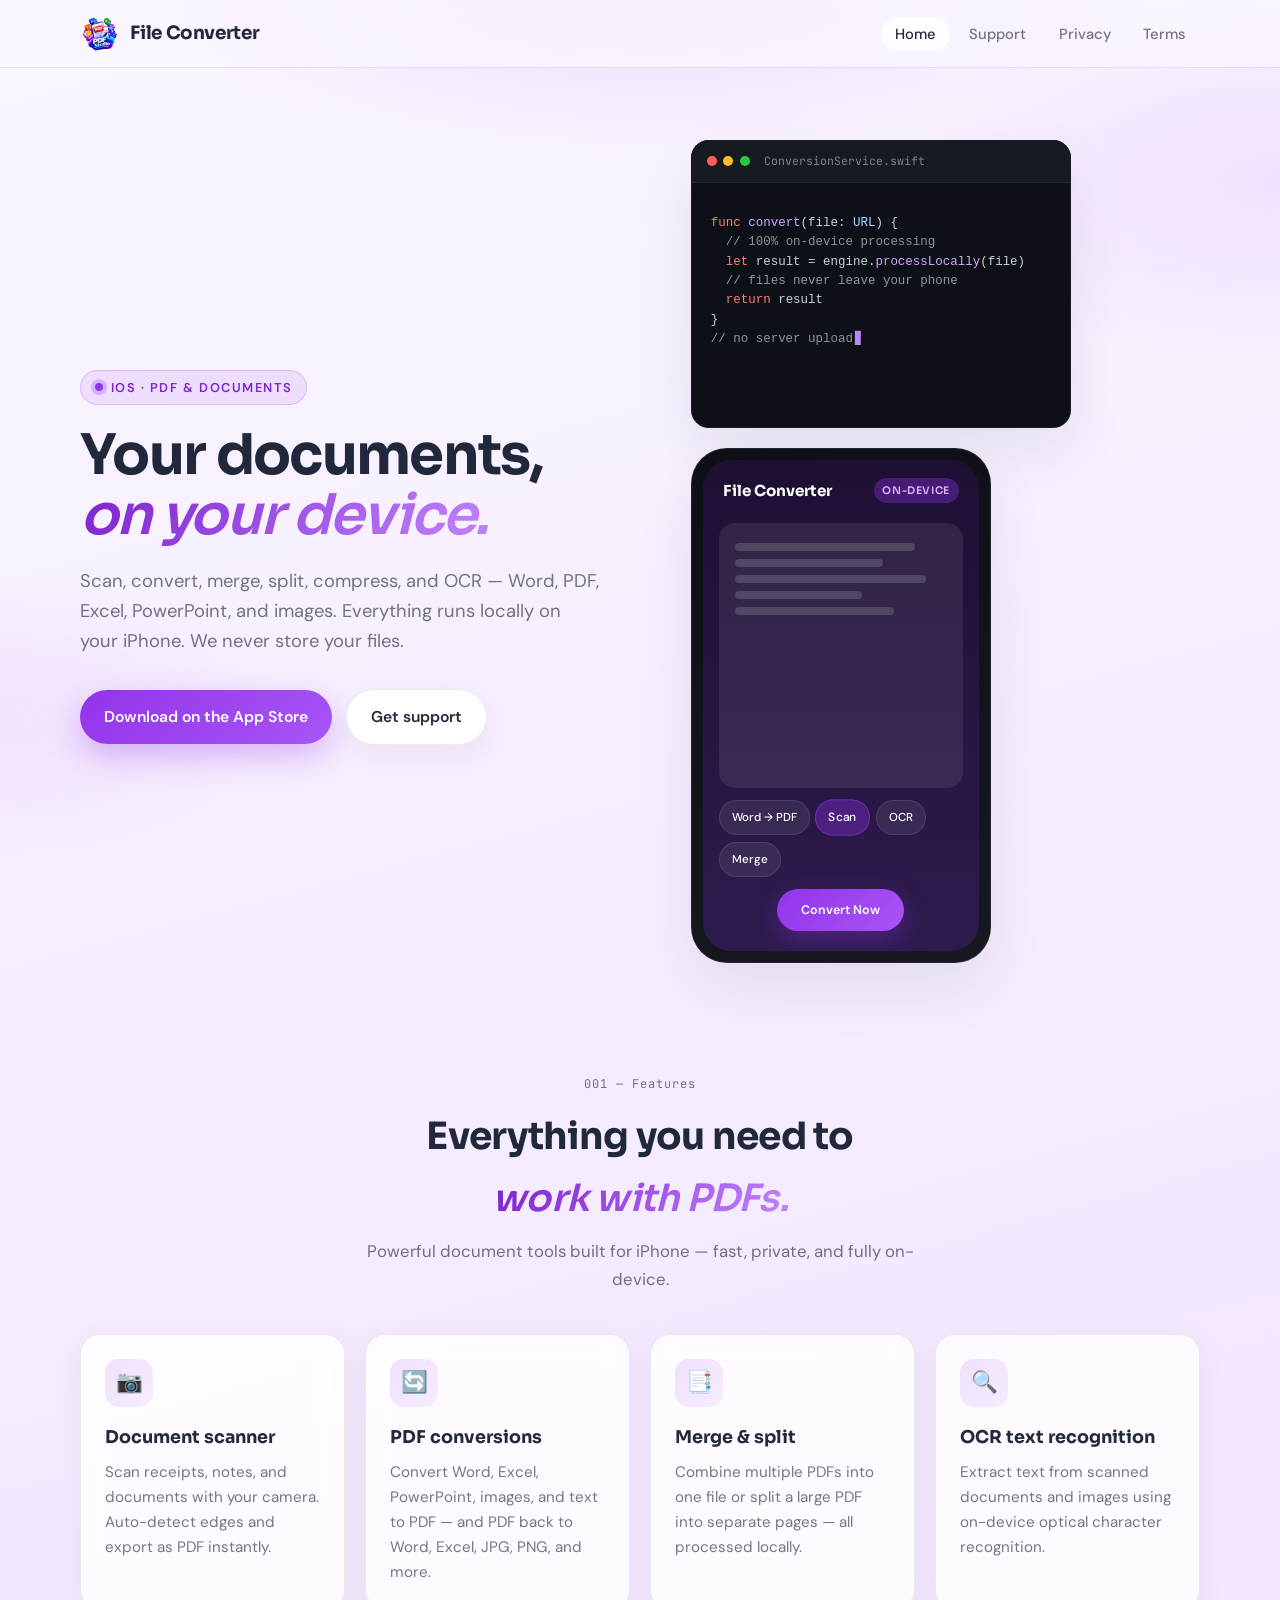
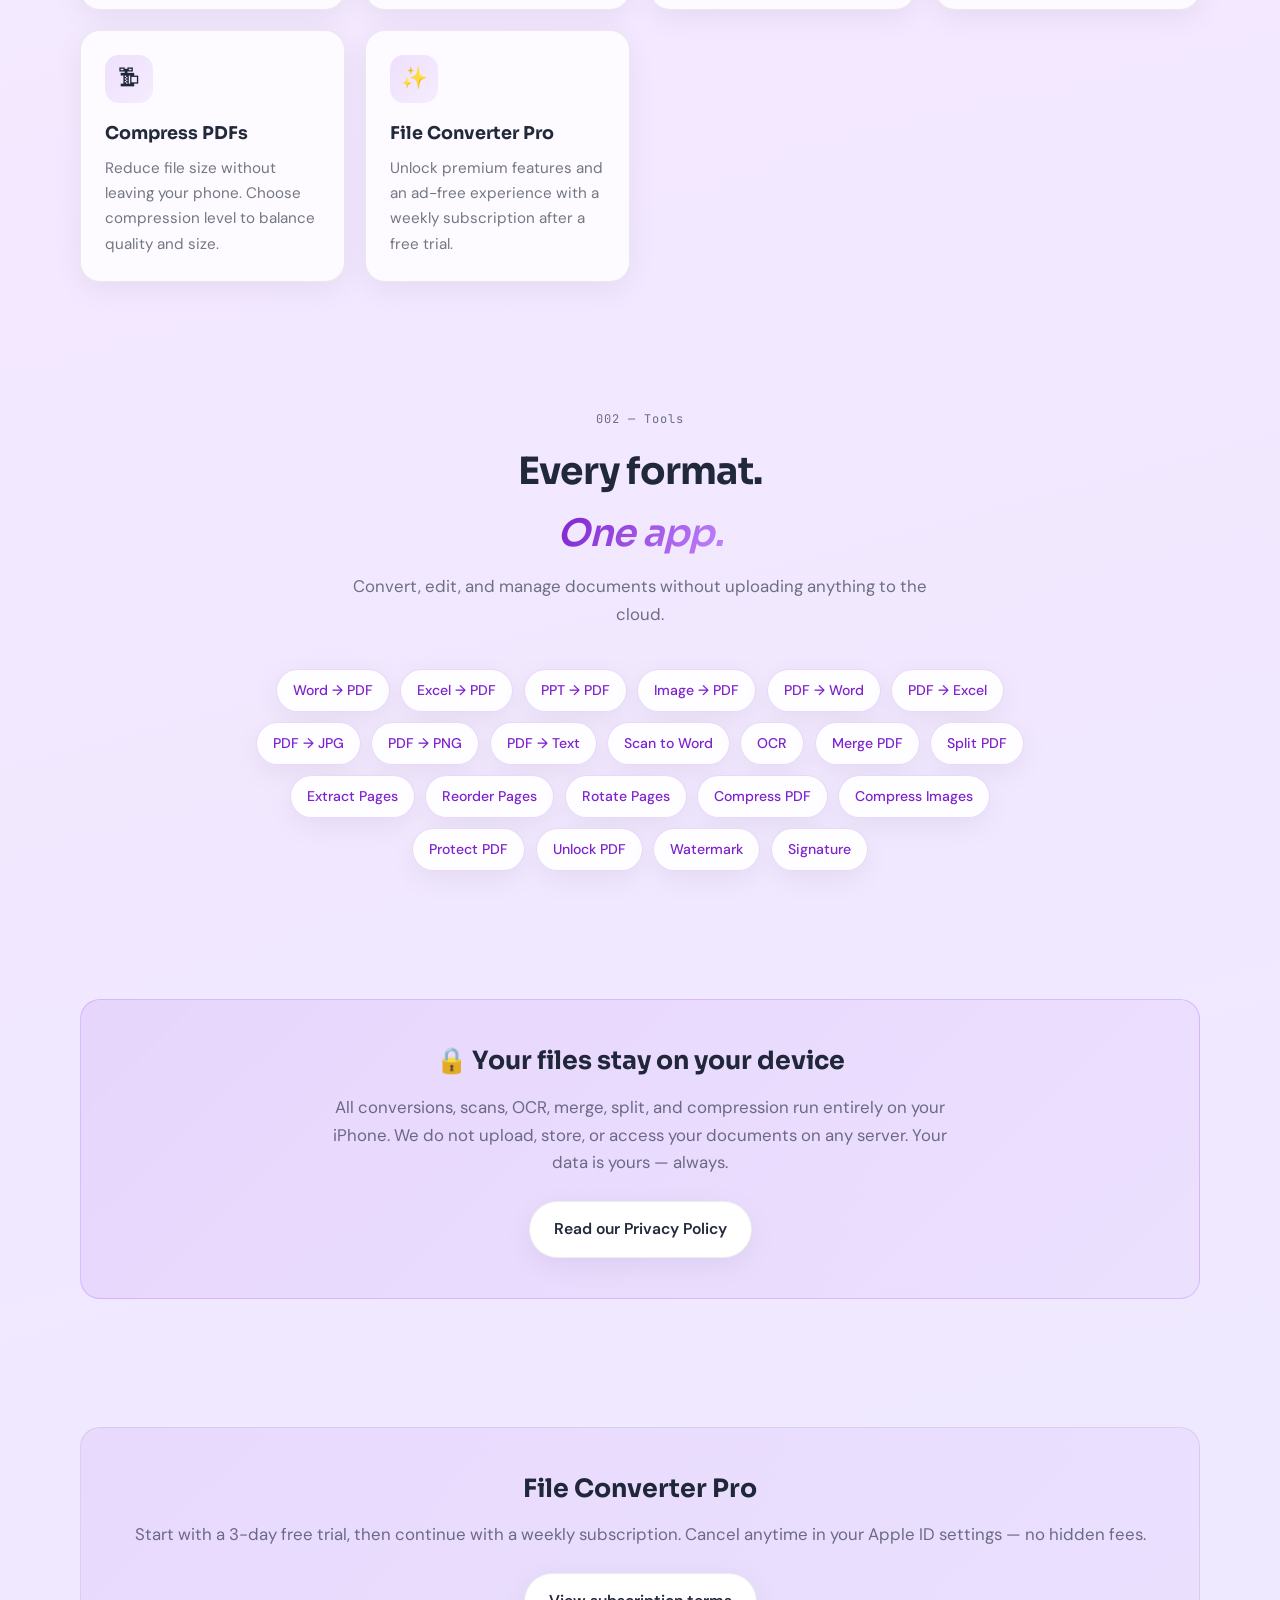
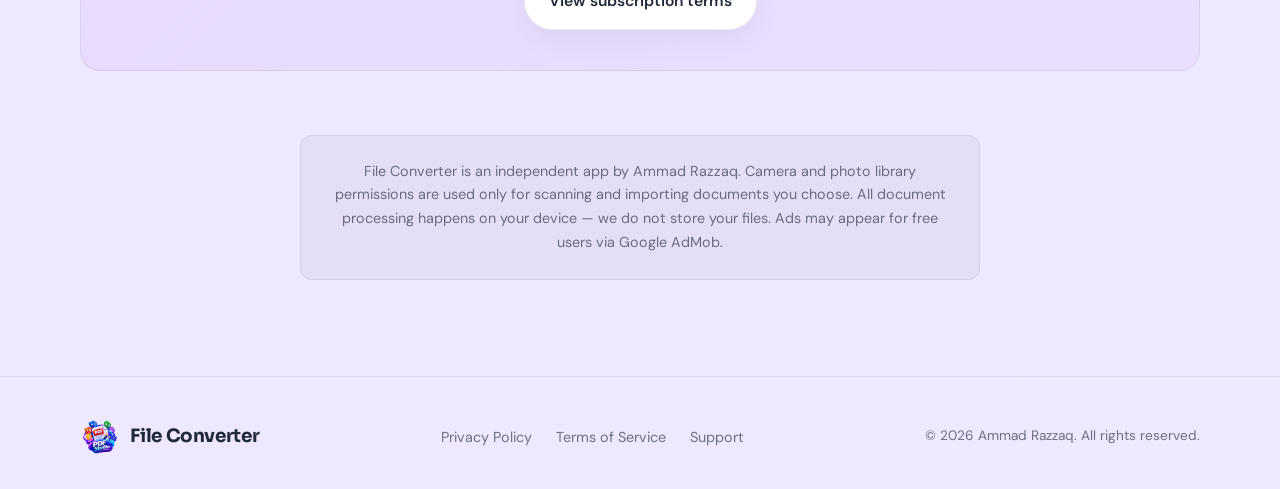
==== index.html @ bd8da3c0 "Add File Converter website Co-Authored-By: Claude Opus 5.5 <noreply@anthropic.com> Claude-Session: h" ====
<!DOCTYPE html>
<html lang="en">
<head>
  <meta charset="utf-8" />
  <meta name="viewport" content="width=device-width, initial-scale=1" />
  <meta name="description" content="File Converter — scan, convert, merge, split, and compress PDFs entirely on your iPhone. Word, Excel, PowerPoint, images, and OCR — all on-device." />
  <meta name="theme-color" content="#9333ea" />
  <meta property="og:title" content="File Converter — Scan, Convert &amp; Edit PDFs" />
  <meta property="og:description" content="Scan, convert, merge, split, and compress PDFs entirely on your iPhone. All processing stays on your device." />
  <meta property="og:url" content="https://convertly.app/" />
  <meta property="og:type" content="website" />
  <meta property="og:image" content="https://convertly.app/img/apple-touch-icon.png" />
  <title>File Converter — Scan, Convert &amp; Edit PDFs</title>
  <link rel="icon" href="img/favicon.png" type="image/png" />
  <link rel="apple-touch-icon" href="img/apple-touch-icon.png" />
  <link rel="preconnect" href="https://fonts.googleapis.com" />
  <link rel="preconnect" href="https://fonts.gstatic.com" crossorigin />
  <link href="https://fonts.googleapis.com/css2?family=DM+Sans:ital,opsz,wght@0,9..40,400;0,9..40,500;0,9..40,600;0,9..40,700;1,9..40,400&family=JetBrains+Mono:wght@400;500&family=Sora:wght@600;700&display=swap" rel="stylesheet" />
  <link rel="stylesheet" href="css/site.css" />
</head>
<body>
  <nav class="site-nav" aria-label="Primary">
    <div class="wrap site-nav__inner">
      <a class="brand" href="index.html">
        <img class="brand__mark" src="img/logo.png" alt="" width="40" height="40" />
        File Converter
      </a>
      <button class="nav-toggle" type="button" data-nav-toggle aria-expanded="false" aria-label="Menu">☰</button>
      <ul class="nav-links" data-nav-menu>
        <li><a href="index.html" aria-current="page">Home</a></li>
        <li><a href="support.html">Support</a></li>
        <li><a href="privacy.html">Privacy</a></li>
        <li><a href="terms.html">Terms</a></li>
      </ul>
    </div>
  </nav>

  <header class="hero">
    <div class="wrap hero__grid">
      <div>
        <p class="hero__eyebrow reveal">
          <span class="dot" aria-hidden="true"></span>
          iOS · PDF &amp; documents
        </p>
        <h1 class="reveal reveal-delay-1">
          Your documents,<br />
          <em>on your device.</em>
        </h1>
        <p class="hero__lead reveal reveal-delay-2">
          Scan, convert, merge, split, compress, and OCR — Word, PDF, Excel, PowerPoint, and images. Everything runs locally on your iPhone. We never store your files.
        </p>
        <div class="hero__cta reveal reveal-delay-3">
          <a class="btn btn--primary" href="#" data-app-store rel="noopener">
            Download on the App Store
          </a>
          <a class="btn btn--ghost" href="support.html">Get support</a>
        </div>
      </div>

      <div class="reveal reveal-delay-2">
        <div class="code-window" aria-hidden="true">
          <div class="code-window__bar">
            <span class="code-window__dot code-window__dot--r"></span>
            <span class="code-window__dot code-window__dot--y"></span>
            <span class="code-window__dot code-window__dot--g"></span>
            <span class="code-window__title">ConversionService.swift</span>
          </div>
          <pre class="code-window__body"><code><span class="code-line"><span class="kw">func</span> <span class="fn">convert</span>(file: <span class="str">URL</span>) {</span>
<span class="code-line">  <span class="cm">// 100% on-device processing</span></span>
<span class="code-line">  <span class="kw">let</span> result = engine.<span class="fn">processLocally</span>(file)</span>
<span class="code-line">  <span class="cm">// files never leave your phone</span></span>
<span class="code-line">  <span class="kw">return</span> result</span>
<span class="code-line">}</span>
<span class="code-line cursor-blink"><span class="cm">// no server upload</span></span>
</code></pre>
        </div>

        <div class="phone-mock">
          <div class="phone-mock__frame">
            <div class="phone-mock__screen">
              <div class="phone-mock__header">
                <span>File Converter</span>
                <span class="phone-mock__badge">On-Device</span>
              </div>
              <div class="phone-mock__body">
                <div class="doc-preview" aria-hidden="true">
                  <span class="doc-line"></span>
                  <span class="doc-line"></span>
                  <span class="doc-line"></span>
                  <span class="doc-line"></span>
                  <span class="doc-line"></span>
                </div>
                <div class="effect-row" data-effect-chips>
                  <span class="effect-chip is-active">Word → PDF</span>
                  <span class="effect-chip">Scan</span>
                  <span class="effect-chip">OCR</span>
                  <span class="effect-chip">Merge</span>
                </div>
                <div class="mock-action" aria-hidden="true">Convert Now</div>
              </div>
            </div>
          </div>
        </div>
      </div>
    </div>
  </header>

  <section class="section" id="features">
    <div class="wrap">
      <span class="section__label reveal">001 — Features</span>
      <h2 class="section__title reveal">Everything you need to<br /><em>work with PDFs.</em></h2>
      <p class="section__subtitle reveal">
        Powerful document tools built for iPhone — fast, private, and fully on-device.
      </p>
      <div class="features">
        <article class="card reveal">
          <div class="card__icon" aria-hidden="true">📷</div>
          <h3>Document scanner</h3>
          <p>Scan receipts, notes, and documents with your camera. Auto-detect edges and export as PDF instantly.</p>
        </article>
        <article class="card reveal reveal-delay-1">
          <div class="card__icon" aria-hidden="true">🔄</div>
          <h3>PDF conversions</h3>
          <p>Convert Word, Excel, PowerPoint, images, and text to PDF — and PDF back to Word, Excel, JPG, PNG, and more.</p>
        </article>
        <article class="card reveal reveal-delay-2">
          <div class="card__icon" aria-hidden="true">📑</div>
          <h3>Merge &amp; split</h3>
          <p>Combine multiple PDFs into one file or split a large PDF into separate pages — all processed locally.</p>
        </article>
        <article class="card reveal reveal-delay-3">
          <div class="card__icon" aria-hidden="true">🔍</div>
          <h3>OCR text recognition</h3>
          <p>Extract text from scanned documents and images using on-device optical character recognition.</p>
        </article>
        <article class="card reveal">
          <div class="card__icon" aria-hidden="true">🗜</div>
          <h3>Compress PDFs</h3>
          <p>Reduce file size without leaving your phone. Choose compression level to balance quality and size.</p>
        </article>
        <article class="card reveal reveal-delay-1">
          <div class="card__icon" aria-hidden="true">✨</div>
          <h3>File Converter Pro</h3>
          <p>Unlock premium features and an ad-free experience with a weekly subscription after a free trial.</p>
        </article>
      </div>
    </div>
  </section>

  <section class="section" id="tools">
    <div class="wrap">
      <span class="section__label reveal">002 — Tools</span>
      <h2 class="section__title reveal">Every format.<br /><em>One app.</em></h2>
      <p class="section__subtitle reveal">
        Convert, edit, and manage documents without uploading anything to the cloud.
      </p>
      <div class="tool-grid reveal">
        <span class="tool-pill">Word → PDF</span>
        <span class="tool-pill">Excel → PDF</span>
        <span class="tool-pill">PPT → PDF</span>
        <span class="tool-pill">Image → PDF</span>
        <span class="tool-pill">PDF → Word</span>
        <span class="tool-pill">PDF → Excel</span>
        <span class="tool-pill">PDF → JPG</span>
        <span class="tool-pill">PDF → PNG</span>
        <span class="tool-pill">PDF → Text</span>
        <span class="tool-pill">Scan to Word</span>
        <span class="tool-pill">OCR</span>
        <span class="tool-pill">Merge PDF</span>
        <span class="tool-pill">Split PDF</span>
        <span class="tool-pill">Extract Pages</span>
        <span class="tool-pill">Reorder Pages</span>
        <span class="tool-pill">Rotate Pages</span>
        <span class="tool-pill">Compress PDF</span>
        <span class="tool-pill">Compress Images</span>
        <span class="tool-pill">Protect PDF</span>
        <span class="tool-pill">Unlock PDF</span>
        <span class="tool-pill">Watermark</span>
        <span class="tool-pill">Signature</span>
      </div>
    </div>
  </section>

  <section class="section">
    <div class="wrap">
      <div class="privacy-highlight reveal">
        <h2>🔒 Your files stay on your device</h2>
        <p>
          All conversions, scans, OCR, merge, split, and compression run entirely on your iPhone.
          We do not upload, store, or access your documents on any server. Your data is yours — always.
        </p>
        <a class="btn btn--ghost" href="privacy.html">Read our Privacy Policy</a>
      </div>
    </div>
  </section>

  <section class="section">
    <div class="wrap">
      <div class="pricing-banner reveal">
        <h2>File Converter Pro</h2>
        <p>
          Start with a 3-day free trial, then continue with a weekly subscription.
          Cancel anytime in your Apple ID settings — no hidden fees.
        </p>
        <a class="btn btn--ghost" href="terms.html#subscriptions">View subscription terms</a>
      </div>
    </div>
  </section>

  <section class="section" style="padding-top: 0;">
    <div class="wrap">
      <p class="disclaimer-banner reveal">
        File Converter is an independent app by Ammad Razzaq. Camera and photo library permissions are used only for scanning and importing documents you choose. All document processing happens on your device — we do not store your files. Ads may appear for free users via Google AdMob.
      </p>
    </div>
  </section>

  <footer class="site-footer">
    <div class="wrap site-footer__inner">
      <a class="brand" href="index.html">
        <img class="brand__mark" src="img/logo.png" alt="" width="40" height="40" />
        File Converter
      </a>
      <ul class="footer-links">
        <li><a href="privacy.html">Privacy Policy</a></li>
        <li><a href="terms.html">Terms of Service</a></li>
        <li><a href="support.html">Support</a></li>
      </ul>
      <small>© <span id="year"></span> Ammad Razzaq. All rights reserved.</small>
    </div>
  </footer>

  <script src="js/config.js"></script>
  <script src="js/site.js"></script>
</body>
</html>
---- css/site.css ----
/* File Converter — GitHub Pages shared styles */

:root {
  --accent: #9333ea;
  --accent-deep: #7e22ce;
  --accent-glow: rgba(147, 51, 234, 0.28);
  --teal: #c084fc;
  --teal-deep: #a855f7;
  --bg-top: #faf5ff;
  --bg-bottom: #f3e8ff;
  --surface: rgba(255, 255, 255, 0.82);
  --surface-solid: #ffffff;
  --stroke: rgba(15, 23, 42, 0.08);
  --text: rgba(15, 23, 42, 0.92);
  --text-muted: rgba(15, 23, 42, 0.58);
  --brand: #9333ea;
  --brand-deep: #7e22ce;
  --live: #9333ea;
  --radius: 20px;
  --radius-sm: 12px;
  --shadow: 0 24px 60px rgba(15, 23, 42, 0.08);
  --shadow-soft: 0 8px 30px rgba(15, 23, 42, 0.06);
  --max: 1120px;
  --legal-max: 760px;
  --font-display: "Sora", system-ui, sans-serif;
  --font-body: "DM Sans", system-ui, sans-serif;
  --font-mono: "JetBrains Mono", ui-monospace, monospace;
}

*,
*::before,
*::after {
  box-sizing: border-box;
}

html {
  scroll-behavior: smooth;
}

body {
  margin: 0;
  min-height: 100vh;
  font-family: var(--font-body);
  font-size: 1.05rem;
  line-height: 1.65;
  color: var(--text);
  background: linear-gradient(165deg, var(--bg-top) 0%, var(--bg-bottom) 45%, #ede9fe 100%);
  -webkit-font-smoothing: antialiased;
  overflow-x: hidden;
}

body::before {
  content: "";
  position: fixed;
  inset: 0;
  pointer-events: none;
  background:
    radial-gradient(ellipse 80% 50% at 50% -10%, rgba(147, 51, 234, 0.16), transparent 55%),
    radial-gradient(ellipse 60% 40% at 100% 20%, rgba(192, 132, 252, 0.14), transparent 50%),
    radial-gradient(ellipse 50% 35% at 0% 80%, rgba(147, 51, 234, 0.07), transparent 45%);
  z-index: -1;
}

a {
  color: var(--brand-deep);
  text-decoration-thickness: 1px;
  text-underline-offset: 3px;
}

a:hover {
  color: var(--teal-deep);
}

img {
  max-width: 100%;
  height: auto;
}

.wrap {
  width: min(var(--max), calc(100% - 2rem));
  margin-inline: auto;
}

.wrap--legal {
  width: min(var(--legal-max), calc(100% - 2rem));
  margin-inline: auto;
}

.site-nav {
  position: sticky;
  top: 0;
  z-index: 100;
  padding: 0.85rem 0;
  backdrop-filter: blur(18px) saturate(1.4);
  -webkit-backdrop-filter: blur(18px) saturate(1.4);
  background: rgba(250, 245, 255, 0.72);
  border-bottom: 1px solid var(--stroke);
}

.site-nav__inner {
  display: flex;
  align-items: center;
  justify-content: space-between;
  gap: 1rem;
}

.brand {
  display: inline-flex;
  align-items: center;
  gap: 0.65rem;
  text-decoration: none;
  color: var(--text);
  font-family: var(--font-display);
  font-weight: 700;
  font-size: 1.15rem;
  letter-spacing: -0.02em;
}

.brand:hover {
  color: var(--text);
}

.brand__mark {
  width: 40px;
  height: 40px;
  border-radius: 14px;
  object-fit: contain;
  flex-shrink: 0;
  display: block;
}

.nav-links {
  display: flex;
  align-items: center;
  gap: 0.35rem;
  list-style: none;
  margin: 0;
  padding: 0;
}

.nav-links a {
  text-decoration: none;
  color: var(--text-muted);
  font-size: 0.92rem;
  font-weight: 500;
  padding: 0.45rem 0.85rem;
  border-radius: 999px;
  transition: background 0.2s, color 0.2s;
}

.nav-links a:hover,
.nav-links a[aria-current="page"] {
  color: var(--text);
  background: rgba(255, 255, 255, 0.85);
}

.nav-toggle {
  display: none;
  background: var(--surface-solid);
  border: 1px solid var(--stroke);
  border-radius: 10px;
  padding: 0.5rem 0.65rem;
  cursor: pointer;
}

.reveal {
  opacity: 0;
  transform: translateY(28px);
  transition:
    opacity 0.7s cubic-bezier(0.22, 1, 0.36, 1),
    transform 0.7s cubic-bezier(0.22, 1, 0.36, 1);
}

.reveal.is-in {
  opacity: 1;
  transform: translateY(0);
}

.reveal-delay-1 { transition-delay: 0.08s; }
.reveal-delay-2 { transition-delay: 0.16s; }
.reveal-delay-3 { transition-delay: 0.24s; }
.reveal-delay-4 { transition-delay: 0.32s; }
.reveal-delay-5 { transition-delay: 0.4s; }

@media (prefers-reduced-motion: reduce) {
  .reveal {
    opacity: 1;
    transform: none;
    transition: none;
  }
}

.hero {
  padding: 4.5rem 0 3rem;
}

.hero__grid {
  display: grid;
  grid-template-columns: 1.05fr 0.95fr;
  gap: 3rem;
  align-items: center;
}

.hero__eyebrow {
  display: inline-flex;
  align-items: center;
  gap: 0.5rem;
  font-size: 0.8rem;
  font-weight: 600;
  letter-spacing: 0.12em;
  text-transform: uppercase;
  color: var(--brand-deep);
  background: rgba(147, 51, 234, 0.1);
  border: 1px solid rgba(147, 51, 234, 0.22);
  padding: 0.35rem 0.85rem;
  border-radius: 999px;
  margin-bottom: 1.25rem;
}

.hero__eyebrow .dot {
  width: 8px;
  height: 8px;
  border-radius: 50%;
  background: var(--live);
  box-shadow: 0 0 0 4px rgba(147, 51, 234, 0.25);
  animation: pulse-dot 2s ease-in-out infinite;
}

@keyframes pulse-dot {
  0%, 100% { box-shadow: 0 0 0 4px rgba(147, 51, 234, 0.25); }
  50% { box-shadow: 0 0 0 8px rgba(147, 51, 234, 0.08); }
}

.hero h1 {
  font-family: var(--font-display);
  font-size: clamp(2.4rem, 5vw, 3.5rem);
  line-height: 1.08;
  letter-spacing: -0.03em;
  margin: 0 0 1.25rem;
}

.hero h1 em,
.section__title em {
  font-style: italic;
  font-weight: 600;
  background: linear-gradient(120deg, var(--brand-deep), var(--teal));
  -webkit-background-clip: text;
  background-clip: text;
  color: transparent;
}

.hero__lead {
  font-size: 1.15rem;
  color: var(--text-muted);
  max-width: 40ch;
  margin: 0 0 2rem;
}

.hero__cta {
  display: flex;
  flex-wrap: wrap;
  gap: 0.85rem;
  align-items: center;
}

.btn {
  display: inline-flex;
  align-items: center;
  justify-content: center;
  gap: 0.5rem;
  padding: 0.9rem 1.5rem;
  border-radius: 999px;
  font-weight: 600;
  font-size: 0.98rem;
  text-decoration: none;
  border: none;
  cursor: pointer;
  transition: transform 0.2s, box-shadow 0.2s;
}

.btn--primary {
  background: linear-gradient(135deg, var(--brand), var(--teal-deep));
  color: white;
  box-shadow: 0 12px 32px rgba(147, 51, 234, 0.32);
}

.btn--primary:hover {
  color: white;
  transform: translateY(-2px);
  box-shadow: 0 16px 40px rgba(147, 51, 234, 0.38);
}

.btn--ghost {
  background: var(--surface-solid);
  color: var(--text);
  border: 1px solid var(--stroke);
  box-shadow: var(--shadow-soft);
}

.btn--ghost:hover {
  color: var(--text);
  transform: translateY(-1px);
}

.code-window {
  position: relative;
  justify-self: center;
  width: min(380px, 100%);
  border-radius: 18px;
  overflow: hidden;
  background: #0d1117;
  box-shadow: var(--shadow), 0 0 0 1px rgba(255, 255, 255, 0.06) inset;
  font-family: var(--font-mono);
  font-size: 0.78rem;
  line-height: 1.55;
}

.code-window__bar {
  display: flex;
  align-items: center;
  gap: 0.4rem;
  padding: 0.75rem 1rem;
  background: #161b22;
  border-bottom: 1px solid rgba(255, 255, 255, 0.06);
}

.code-window__dot {
  width: 10px;
  height: 10px;
  border-radius: 50%;
}

.code-window__dot--r { background: #ff5f56; }
.code-window__dot--y { background: #ffbd2e; }
.code-window__dot--g { background: #27c93f; }

.code-window__title {
  margin-left: 0.5rem;
  color: rgba(255, 255, 255, 0.45);
  font-size: 0.72rem;
}

.code-window__body {
  padding: 1.15rem 1.25rem 1.4rem;
  color: #c9d1d9;
  min-height: 220px;
}

.code-window .kw { color: #ff7b72; }
.code-window .fn { color: #d2a8ff; }
.code-window .str { color: #a5d6ff; }
.code-window .cm { color: #8b949e; }

.code-line {
  opacity: 0;
  transform: translateX(-6px);
  animation: type-line 0.5s cubic-bezier(0.22, 1, 0.36, 1) forwards;
}

.code-line:nth-child(1) { animation-delay: 0.15s; }
.code-line:nth-child(2) { animation-delay: 0.35s; }
.code-line:nth-child(3) { animation-delay: 0.55s; }
.code-line:nth-child(4) { animation-delay: 0.75s; }
.code-line:nth-child(5) { animation-delay: 0.95s; }
.code-line:nth-child(6) { animation-delay: 1.15s; }

@keyframes type-line {
  to { opacity: 1; transform: translateX(0); }
}

.cursor-blink::after {
  content: "▋";
  color: var(--teal);
  animation: blink 1s step-end infinite;
  margin-left: 2px;
}

@keyframes blink {
  50% { opacity: 0; }
}

.phone-mock {
  position: relative;
  justify-self: center;
  width: min(300px, 100%);
  margin-top: 1.25rem;
}

.phone-mock__frame {
  border-radius: 36px;
  padding: 12px;
  background: linear-gradient(160deg, #0d0f17 0%, #171820 100%);
  box-shadow: var(--shadow), 0 0 0 1px rgba(255, 255, 255, 0.08) inset;
}

.phone-mock__screen {
  border-radius: 28px;
  overflow: hidden;
  aspect-ratio: 9 / 16;
  background: linear-gradient(180deg, #1e1033 0%, #2d1b4e 100%);
  display: flex;
  flex-direction: column;
  color: #fff;
}

.phone-mock__header {
  padding: 1.1rem 1.25rem 0.5rem;
  font-family: var(--font-display);
  font-weight: 700;
  font-size: 0.95rem;
  display: flex;
  justify-content: space-between;
  align-items: center;
}

.phone-mock__badge {
  font-size: 0.65rem;
  font-weight: 600;
  letter-spacing: 0.06em;
  text-transform: uppercase;
  background: rgba(147, 51, 234, 0.35);
  color: #d8b4fe;
  padding: 0.25rem 0.55rem;
  border-radius: 999px;
}

.phone-mock__body {
  padding: 0.75rem 1rem 1.25rem;
  display: flex;
  flex-direction: column;
  gap: 0.75rem;
  flex: 1;
}

.doc-preview {
  background: rgba(255, 255, 255, 0.08);
  border-radius: 16px;
  padding: 1.25rem 1rem;
  display: flex;
  flex-direction: column;
  gap: 0.5rem;
  flex: 1;
}

.doc-line {
  height: 8px;
  border-radius: 999px;
  background: rgba(255, 255, 255, 0.15);
}

.doc-line:nth-child(1) { width: 85%; }
.doc-line:nth-child(2) { width: 70%; }
.doc-line:nth-child(3) { width: 90%; }
.doc-line:nth-child(4) { width: 60%; }
.doc-line:nth-child(5) { width: 75%; }

.effect-chip {
  display: inline-flex;
  align-items: center;
  gap: 0.4rem;
  padding: 0.45rem 0.75rem;
  border-radius: 999px;
  background: rgba(255, 255, 255, 0.08);
  border: 1px solid rgba(255, 255, 255, 0.1);
  font-size: 0.72rem;
  font-weight: 500;
  transition: background 0.3s, border-color 0.3s, transform 0.3s;
}

.effect-chip.is-active {
  background: rgba(147, 51, 234, 0.35);
  border-color: rgba(147, 51, 234, 0.55);
  transform: scale(1.04);
}

.effect-row {
  display: flex;
  flex-wrap: wrap;
  gap: 0.4rem;
}

.mock-action {
  margin-top: auto;
  align-self: center;
  padding: 0.65rem 1.5rem;
  border-radius: 999px;
  background: linear-gradient(135deg, var(--brand), var(--teal-deep));
  font-size: 0.78rem;
  font-weight: 600;
  box-shadow: 0 8px 24px rgba(147, 51, 234, 0.35);
}

.section {
  padding: 4rem 0;
}

.section__label {
  display: block;
  text-align: center;
  font-family: var(--font-mono);
  font-size: 0.75rem;
  letter-spacing: 0.08em;
  color: var(--text-muted);
  margin-bottom: 0.75rem;
}

.section__title {
  font-family: var(--font-display);
  font-size: clamp(1.75rem, 3vw, 2.35rem);
  letter-spacing: -0.02em;
  text-align: center;
  margin: 0 0 0.5rem;
}

.section__subtitle {
  text-align: center;
  color: var(--text-muted);
  max-width: 48ch;
  margin: 0 auto 2.5rem;
}

.features {
  display: grid;
  grid-template-columns: repeat(auto-fit, minmax(240px, 1fr));
  gap: 1.25rem;
}

.card {
  background: var(--surface);
  border: 1px solid var(--stroke);
  border-radius: var(--radius);
  padding: 1.5rem;
  backdrop-filter: blur(12px);
  box-shadow: var(--shadow-soft);
  transition: transform 0.35s cubic-bezier(0.22, 1, 0.36, 1), box-shadow 0.35s;
}

.card:hover {
  transform: translateY(-6px);
  box-shadow: var(--shadow);
}

.card__icon {
  width: 48px;
  height: 48px;
  border-radius: 14px;
  display: grid;
  place-items: center;
  font-size: 1.35rem;
  margin-bottom: 1rem;
  background: linear-gradient(135deg, rgba(147, 51, 234, 0.14), rgba(192, 132, 252, 0.12));
}

.card h3 {
  font-family: var(--font-display);
  font-size: 1.1rem;
  margin: 0 0 0.5rem;
}

.card p {
  margin: 0;
  font-size: 0.95rem;
  color: var(--text-muted);
}

.tool-grid {
  display: flex;
  flex-wrap: wrap;
  justify-content: center;
  gap: 0.65rem;
  max-width: 820px;
  margin: 0 auto;
}

.tool-pill {
  display: inline-flex;
  align-items: center;
  padding: 0.55rem 1rem;
  border-radius: 999px;
  font-size: 0.88rem;
  font-weight: 500;
  color: var(--brand-deep);
  background: rgba(255, 255, 255, 0.88);
  border: 1px solid rgba(147, 51, 234, 0.18);
  box-shadow: var(--shadow-soft);
  transition: transform 0.25s, border-color 0.25s, box-shadow 0.25s;
}

.tool-pill:hover {
  transform: translateY(-2px);
  border-color: rgba(147, 51, 234, 0.35);
  box-shadow: var(--shadow);
}

.privacy-highlight {
  text-align: center;
  padding: 2.5rem 2rem;
  border-radius: var(--radius);
  background: linear-gradient(135deg, rgba(147, 51, 234, 0.1), rgba(192, 132, 252, 0.08));
  border: 1px solid rgba(147, 51, 234, 0.2);
}

.privacy-highlight h2 {
  font-family: var(--font-display);
  margin: 0 0 0.75rem;
}

.privacy-highlight p {
  color: var(--text-muted);
  margin: 0 0 1.5rem;
  max-width: 52ch;
  margin-inline: auto;
}

.pricing-banner {
  text-align: center;
  padding: 2.5rem 2rem;
  border-radius: var(--radius);
  background: linear-gradient(135deg, rgba(147, 51, 234, 0.08), rgba(192, 132, 252, 0.08));
  border: 1px solid var(--stroke);
}

.pricing-banner h2 {
  font-family: var(--font-display);
  margin: 0 0 0.75rem;
}

.pricing-banner p {
  color: var(--text-muted);
  margin: 0 0 1.5rem;
}

.disclaimer-banner {
  text-align: center;
  padding: 1.5rem 2rem;
  border-radius: var(--radius-sm);
  background: rgba(15, 23, 42, 0.04);
  border: 1px solid var(--stroke);
  font-size: 0.9rem;
  color: var(--text-muted);
  max-width: 68ch;
  margin: 0 auto;
}

.page-header {
  padding: 3rem 0 1.5rem;
  text-align: center;
}

.page-header h1 {
  font-family: var(--font-display);
  font-size: clamp(2rem, 4vw, 2.75rem);
  letter-spacing: -0.02em;
  margin: 0 0 0.5rem;
}

.page-header .meta {
  color: var(--text-muted);
  font-size: 0.92rem;
}

.legal-card {
  background: var(--surface-solid);
  border: 1px solid var(--stroke);
  border-radius: var(--radius);
  padding: 2.5rem 2.25rem;
  box-shadow: var(--shadow-soft);
  margin-bottom: 3rem;
}

.legal-card h2 {
  font-family: var(--font-display);
  font-size: 1.25rem;
  margin: 2rem 0 0.75rem;
  letter-spacing: -0.01em;
}

.legal-card h2:first-of-type {
  margin-top: 0;
}

.legal-card h3 {
  font-size: 1.05rem;
  margin: 1.5rem 0 0.5rem;
}

.legal-card p,
.legal-card li {
  color: var(--text);
  font-size: 0.98rem;
}

.legal-card ul,
.legal-card ol {
  padding-left: 1.35rem;
}

.legal-card li {
  margin-bottom: 0.4rem;
}

.toc {
  background: rgba(147, 51, 234, 0.06);
  border: 1px solid rgba(147, 51, 234, 0.15);
  border-radius: var(--radius-sm);
  padding: 1.25rem 1.5rem;
  margin-bottom: 2rem;
}

.toc strong {
  display: block;
  font-family: var(--font-display);
  margin-bottom: 0.65rem;
}

.toc ol {
  margin: 0;
  padding-left: 1.25rem;
}

.toc a {
  text-decoration: none;
  font-size: 0.92rem;
}

.toc a:hover {
  text-decoration: underline;
}

.support-grid {
  display: grid;
  grid-template-columns: repeat(auto-fit, minmax(280px, 1fr));
  gap: 1.25rem;
  margin-bottom: 2rem;
}

.faq details {
  background: var(--surface-solid);
  border: 1px solid var(--stroke);
  border-radius: var(--radius-sm);
  padding: 1rem 1.25rem;
  margin-bottom: 0.75rem;
}

.faq summary {
  font-weight: 600;
  cursor: pointer;
  list-style: none;
}

.faq summary::-webkit-details-marker {
  display: none;
}

.faq details[open] summary {
  margin-bottom: 0.75rem;
  color: var(--brand-deep);
}

.faq p {
  margin: 0;
  color: var(--text-muted);
  font-size: 0.95rem;
}

.site-footer {
  padding: 2.5rem 0 2rem;
  border-top: 1px solid var(--stroke);
  margin-top: 2rem;
}

.site-footer__inner {
  display: flex;
  flex-wrap: wrap;
  justify-content: space-between;
  align-items: center;
  gap: 1.5rem;
}

.footer-links {
  display: flex;
  flex-wrap: wrap;
  gap: 1rem 1.5rem;
  list-style: none;
  margin: 0;
  padding: 0;
}

.footer-links a {
  text-decoration: none;
  font-size: 0.9rem;
  color: var(--text-muted);
}

.footer-links a:hover {
  color: var(--text);
}

.site-footer small {
  color: var(--text-muted);
  font-size: 0.85rem;
}

@media (max-width: 900px) {
  .hero__grid {
    grid-template-columns: 1fr;
    text-align: center;
  }

  .hero__lead {
    margin-inline: auto;
  }

  .hero__cta {
    justify-content: center;
  }

  .code-window,
  .phone-mock {
    order: -1;
    justify-self: center;
  }
}

@media (max-width: 720px) {
  .nav-toggle {
    display: block;
  }

  .nav-links {
    display: none;
    position: absolute;
    top: 100%;
    left: 0;
    right: 0;
    flex-direction: column;
    padding: 1rem;
    background: rgba(250, 245, 255, 0.96);
    border-bottom: 1px solid var(--stroke);
  }

  .nav-links.is-open {
    display: flex;
  }

  .site-nav__inner {
    position: relative;
  }

  .legal-card {
    padding: 1.75rem 1.25rem;
  }
}
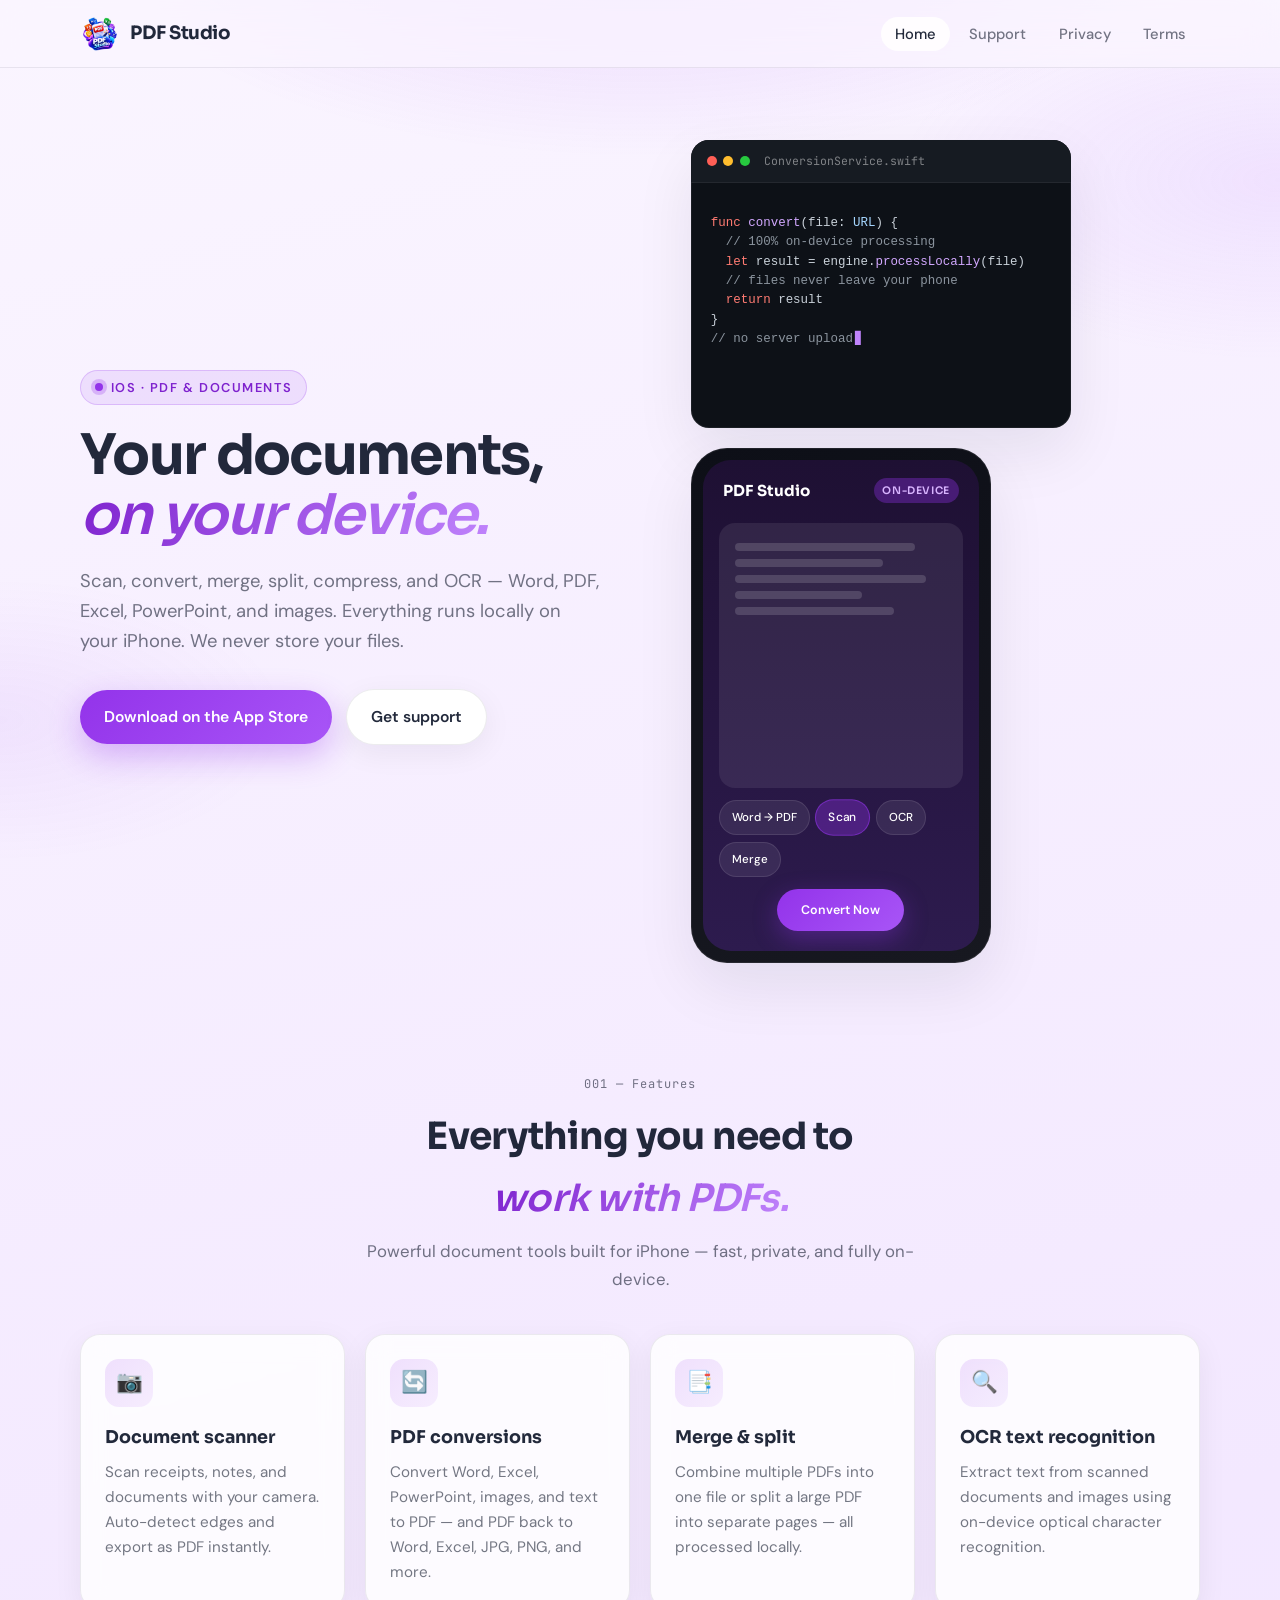
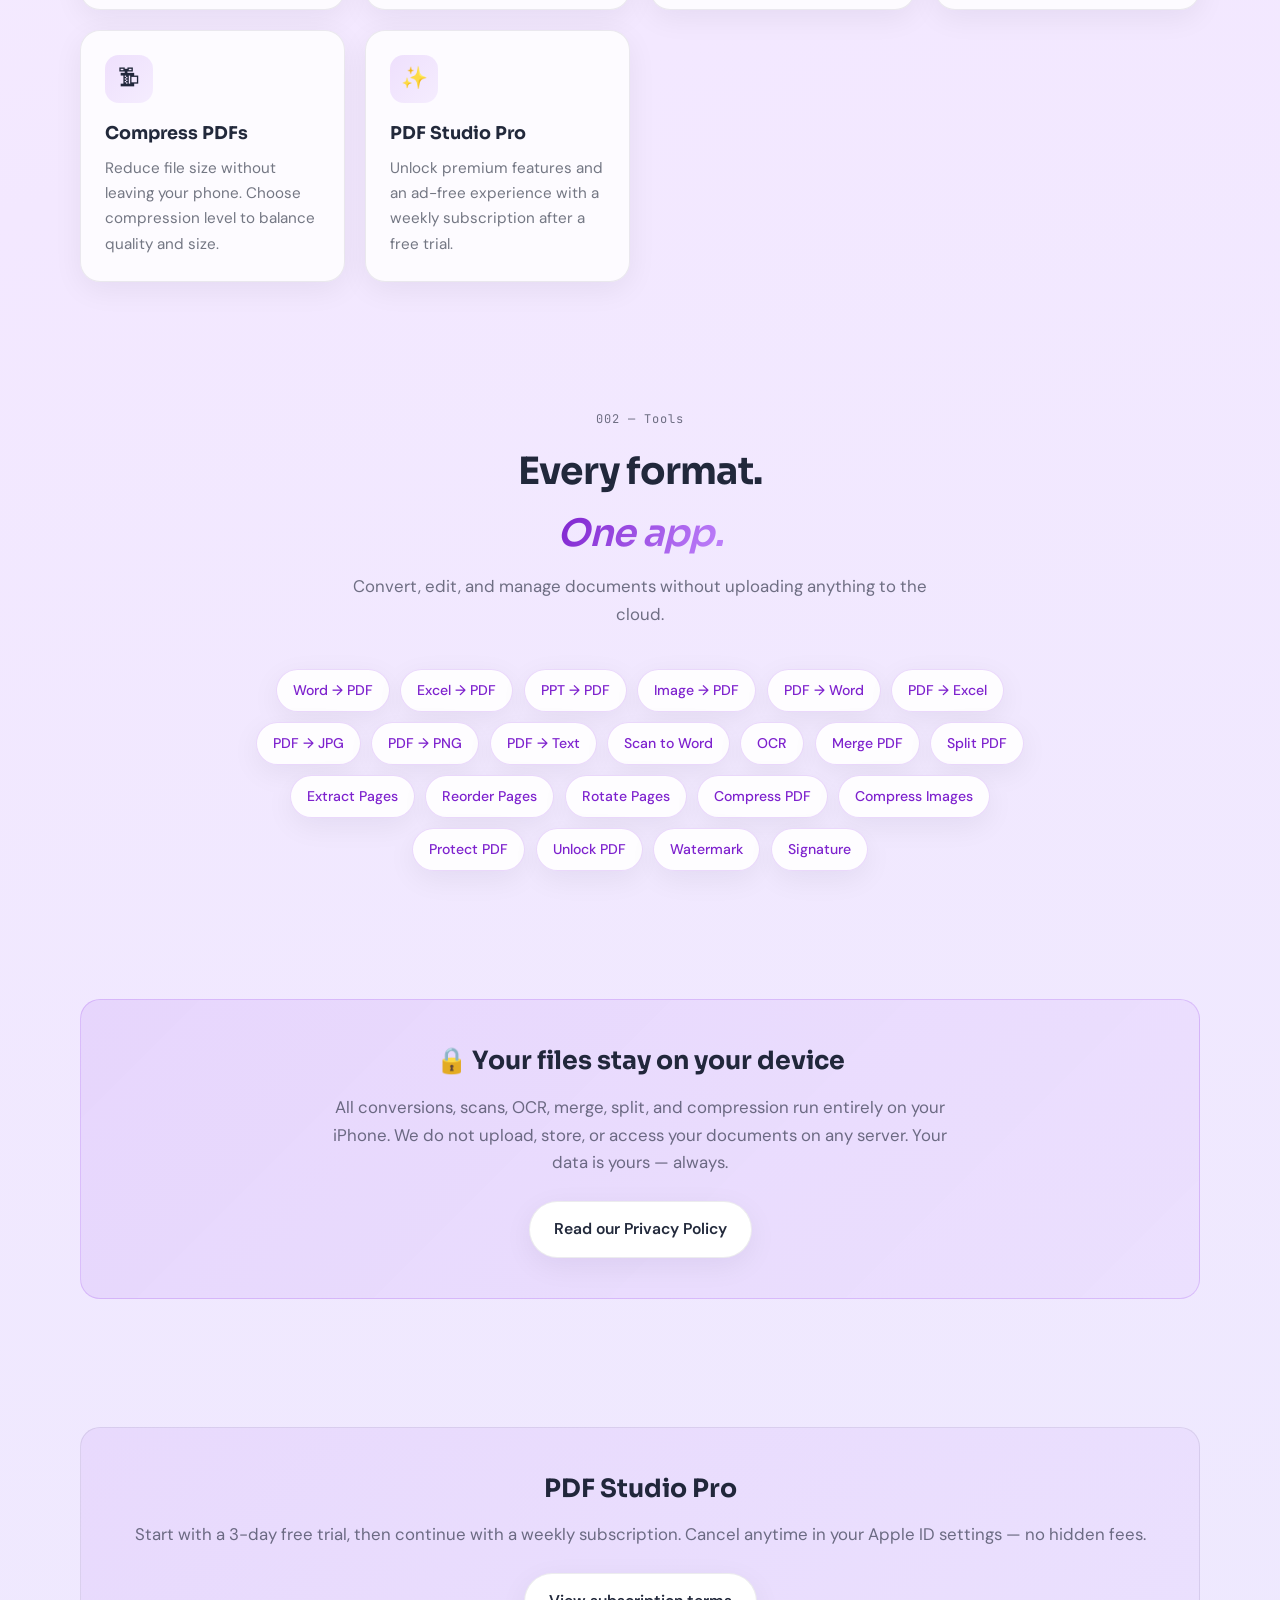
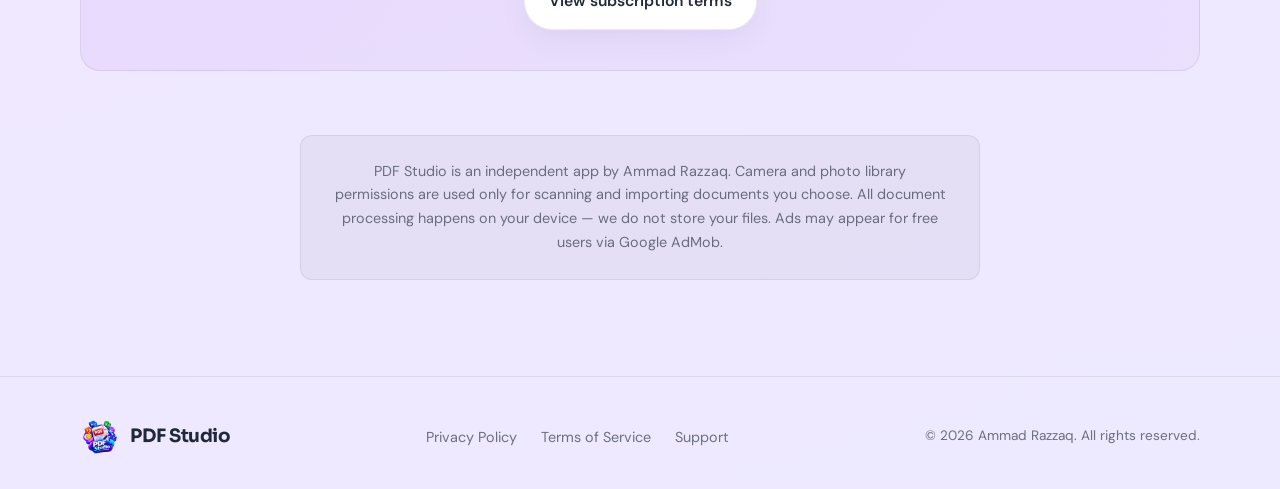
==== commit 362fb547: "Rename app to PDF Studio Co-Authored-By: Claude Opus 5.5 <noreply@anthropic.com> Claude-Session: htt" ====
--- a/index.html
+++ b/index.html
@@ -3,14 +3,14 @@
 <head>
   <meta charset="utf-8" />
   <meta name="viewport" content="width=device-width, initial-scale=1" />
-  <meta name="description" content="File Converter — scan, convert, merge, split, and compress PDFs entirely on your iPhone. Word, Excel, PowerPoint, images, and OCR — all on-device." />
+  <meta name="description" content="PDF Studio — scan, convert, merge, split, and compress PDFs entirely on your iPhone. Word, Excel, PowerPoint, images, and OCR — all on-device." />
   <meta name="theme-color" content="#9333ea" />
-  <meta property="og:title" content="File Converter — Scan, Convert &amp; Edit PDFs" />
+  <meta property="og:title" content="PDF Studio — Scan, Convert &amp; Edit PDFs" />
   <meta property="og:description" content="Scan, convert, merge, split, and compress PDFs entirely on your iPhone. All processing stays on your device." />
-  <meta property="og:url" content="https://convertly.app/" />
+  <meta property="og:url" content="https://ammadrazzaq28.github.io/pdf-studio/" />
   <meta property="og:type" content="website" />
-  <meta property="og:image" content="https://convertly.app/img/apple-touch-icon.png" />
-  <title>File Converter — Scan, Convert &amp; Edit PDFs</title>
+  <meta property="og:image" content="https://ammadrazzaq28.github.io/pdf-studio/img/apple-touch-icon.png" />
+  <title>PDF Studio — Scan, Convert &amp; Edit PDFs</title>
   <link rel="icon" href="img/favicon.png" type="image/png" />
   <link rel="apple-touch-icon" href="img/apple-touch-icon.png" />
   <link rel="preconnect" href="https://fonts.googleapis.com" />
@@ -23,7 +23,7 @@
     <div class="wrap site-nav__inner">
       <a class="brand" href="index.html">
         <img class="brand__mark" src="img/logo.png" alt="" width="40" height="40" />
-        File Converter
+        PDF Studio
       </a>
       <button class="nav-toggle" type="button" data-nav-toggle aria-expanded="false" aria-label="Menu">☰</button>
       <ul class="nav-links" data-nav-menu>
@@ -79,7 +79,7 @@
           <div class="phone-mock__frame">
             <div class="phone-mock__screen">
               <div class="phone-mock__header">
-                <span>File Converter</span>
+                <span>PDF Studio</span>
                 <span class="phone-mock__badge">On-Device</span>
               </div>
               <div class="phone-mock__body">
@@ -140,7 +140,7 @@
         </article>
         <article class="card reveal reveal-delay-1">
           <div class="card__icon" aria-hidden="true">✨</div>
-          <h3>File Converter Pro</h3>
+          <h3>PDF Studio Pro</h3>
           <p>Unlock premium features and an ad-free experience with a weekly subscription after a free trial.</p>
         </article>
       </div>
@@ -197,7 +197,7 @@
   <section class="section">
     <div class="wrap">
       <div class="pricing-banner reveal">
-        <h2>File Converter Pro</h2>
+        <h2>PDF Studio Pro</h2>
         <p>
           Start with a 3-day free trial, then continue with a weekly subscription.
           Cancel anytime in your Apple ID settings — no hidden fees.
@@ -210,7 +210,7 @@
   <section class="section" style="padding-top: 0;">
     <div class="wrap">
       <p class="disclaimer-banner reveal">
-        File Converter is an independent app by Ammad Razzaq. Camera and photo library permissions are used only for scanning and importing documents you choose. All document processing happens on your device — we do not store your files. Ads may appear for free users via Google AdMob.
+        PDF Studio is an independent app by Ammad Razzaq. Camera and photo library permissions are used only for scanning and importing documents you choose. All document processing happens on your device — we do not store your files. Ads may appear for free users via Google AdMob.
       </p>
     </div>
   </section>
@@ -219,7 +219,7 @@
     <div class="wrap site-footer__inner">
       <a class="brand" href="index.html">
         <img class="brand__mark" src="img/logo.png" alt="" width="40" height="40" />
-        File Converter
+        PDF Studio
       </a>
       <ul class="footer-links">
         <li><a href="privacy.html">Privacy Policy</a></li>
